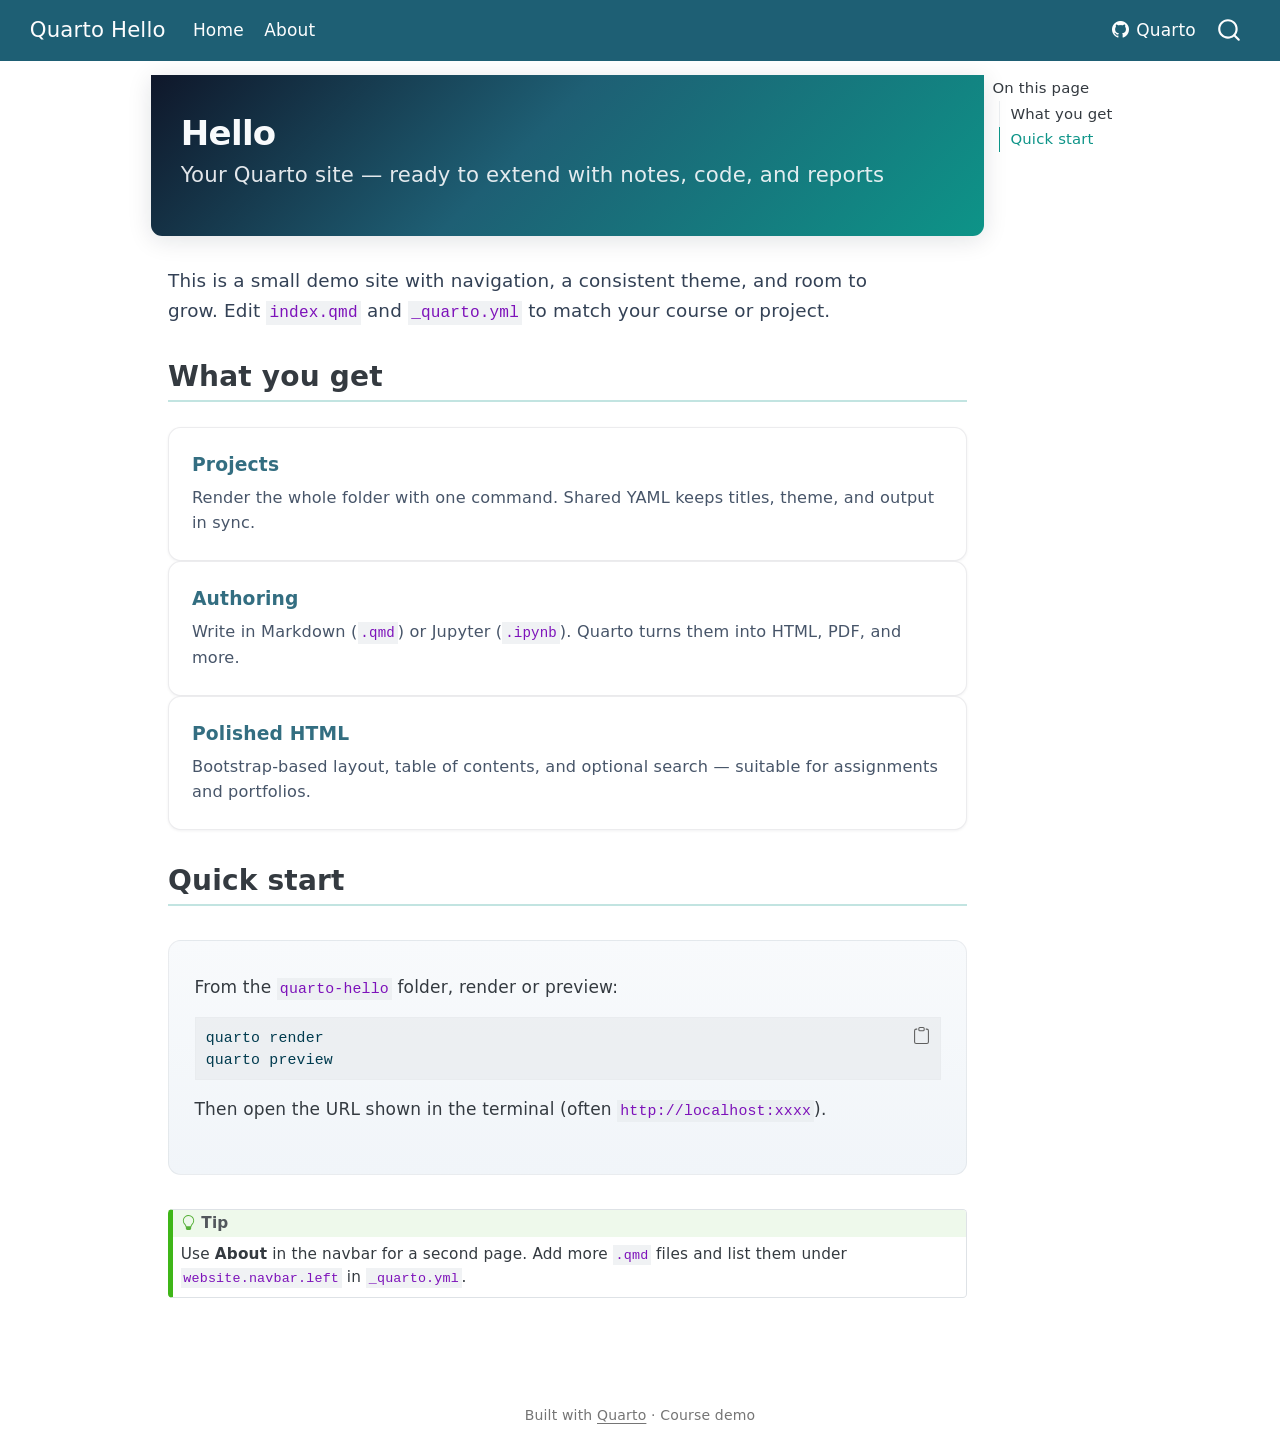
==== docs/index.html @ 2f04dcaa "Initial Quarto site for GitHub Pages (docs/) Made-with: Cursor" ====
<!DOCTYPE html>
<html xmlns="http://www.w3.org/1999/xhtml" lang="en" xml:lang="en"><head>

<meta charset="utf-8">
<meta name="generator" content="quarto-1.9.36">

<meta name="viewport" content="width=device-width, initial-scale=1.0, user-scalable=yes">


<title>Hello – Quarto Hello</title>
<style>
/* Default styles provided by pandoc.
** See https://pandoc.org/MANUAL.html#variables-for-html for config info.
*/
code{white-space: pre-wrap;}
span.smallcaps{font-variant: small-caps;}
div.columns{display: flex; gap: min(4vw, 1.5em);}
div.column{flex: auto; overflow-x: auto;}
div.hanging-indent{margin-left: 1.5em; text-indent: -1.5em;}
ul.task-list{list-style: none;}
ul.task-list li input[type="checkbox"] {
  width: 0.8em;
  margin: 0 0.8em 0.2em -1em; /* quarto-specific, see https://github.com/quarto-dev/quarto-cli/issues/4556 */ 
  vertical-align: middle;
}
/* CSS for syntax highlighting */
html { -webkit-text-size-adjust: 100%; }
pre > code.sourceCode { white-space: pre; position: relative; }
pre > code.sourceCode > span { display: inline-block; line-height: 1.25; }
pre > code.sourceCode > span:empty { height: 1.2em; }
.sourceCode { overflow: visible; }
code.sourceCode > span { color: inherit; text-decoration: inherit; }
div.sourceCode { margin: 1em 0; }
pre.sourceCode { margin: 0; }
@media screen {
div.sourceCode { overflow: auto; }
}
@media print {
pre > code.sourceCode { white-space: pre-wrap; }
pre > code.sourceCode > span { text-indent: -5em; padding-left: 5em; }
}
pre.numberSource code
  { counter-reset: source-line 0; }
pre.numberSource code > span
  { position: relative; left: -4em; counter-increment: source-line; }
pre.numberSource code > span > a:first-child::before
  { content: counter(source-line);
    position: relative; left: -1em; text-align: right; vertical-align: baseline;
    border: none; display: inline-block;
    -webkit-touch-callout: none; -webkit-user-select: none;
    -khtml-user-select: none; -moz-user-select: none;
    -ms-user-select: none; user-select: none;
    padding: 0 4px; width: 4em;
  }
pre.numberSource { margin-left: 3em;  padding-left: 4px; }
div.sourceCode
  {   }
@media screen {
pre > code.sourceCode > span > a:first-child::before { text-decoration: underline; }
}
</style>


<script src="site_libs/quarto-nav/quarto-nav.js"></script>
<script src="site_libs/quarto-nav/headroom.min.js"></script>
<script src="site_libs/clipboard/clipboard.min.js"></script>
<script src="site_libs/quarto-search/autocomplete.umd.js"></script>
<script src="site_libs/quarto-search/fuse.min.js"></script>
<script src="site_libs/quarto-search/quarto-search.js"></script>
<meta name="quarto:offset" content="./">
<script src="site_libs/quarto-html/quarto.js" type="module"></script>
<script src="site_libs/quarto-html/tabsets/tabsets.js" type="module"></script>
<script src="site_libs/quarto-html/popper.min.js"></script>
<script src="site_libs/quarto-html/tippy.umd.min.js"></script>
<script src="site_libs/quarto-html/anchor.min.js"></script>
<link href="site_libs/quarto-html/tippy.css" rel="stylesheet">
<link href="site_libs/quarto-html/quarto-syntax-highlighting-845c23b38eaddc0f92fda52bfe77a8c8.css" rel="stylesheet" id="quarto-text-highlighting-styles">
<script src="site_libs/bootstrap/bootstrap.min.js"></script>
<link href="site_libs/bootstrap/bootstrap-icons.css" rel="stylesheet">
<link href="site_libs/bootstrap/bootstrap-15f402599c199cca1db3b261979c2718.min.css" rel="stylesheet" append-hash="true" id="quarto-bootstrap" data-mode="light">
<script id="quarto-search-options" type="application/json">{
  "location": "navbar",
  "copy-button": false,
  "collapse-after": 3,
  "panel-placement": "end",
  "type": "overlay",
  "limit": 50,
  "keyboard-shortcut": [
    "f",
    "/",
    "s"
  ],
  "show-item-context": false,
  "language": {
    "search-no-results-text": "No results",
    "search-matching-documents-text": "matching documents",
    "search-copy-link-title": "Copy link to search",
    "search-hide-matches-text": "Hide additional matches",
    "search-more-match-text": "more match in this document",
    "search-more-matches-text": "more matches in this document",
    "search-clear-button-title": "Clear",
    "search-text-placeholder": "",
    "search-detached-cancel-button-title": "Cancel",
    "search-submit-button-title": "Submit",
    "search-label": "Search"
  }
}</script>
<style>html{ scroll-behavior: smooth; }</style>


</head>

<body class="nav-fixed quarto-light">

<div id="quarto-search-results"></div>
  <header id="quarto-header" class="headroom fixed-top">
    <nav class="navbar navbar-expand-lg " data-bs-theme="dark">
      <div class="navbar-container container-fluid">
      <div class="navbar-brand-container mx-auto">
    <a class="navbar-brand" href="./index.html">
    <span class="navbar-title">Quarto Hello</span>
    </a>
  </div>
            <div id="quarto-search" class="" title="Search"></div>
          <button class="navbar-toggler" type="button" data-bs-toggle="collapse" data-bs-target="#navbarCollapse" aria-controls="navbarCollapse" role="menu" aria-expanded="false" aria-label="Toggle navigation" onclick="if (window.quartoToggleHeadroom) { window.quartoToggleHeadroom(); }">
  <span class="navbar-toggler-icon"></span>
</button>
          <div class="collapse navbar-collapse" id="navbarCollapse">
            <ul class="navbar-nav navbar-nav-scroll me-auto">
  <li class="nav-item">
    <a class="nav-link active" href="./index.html" aria-current="page"> 
<span class="menu-text">Home</span></a>
  </li>  
  <li class="nav-item">
    <a class="nav-link" href="./about.html"> 
<span class="menu-text">About</span></a>
  </li>  
</ul>
            <ul class="navbar-nav navbar-nav-scroll ms-auto">
  <li class="nav-item">
    <a class="nav-link" href="https://quarto.org"> <i class="bi bi-github" role="img">
</i> 
<span class="menu-text">Quarto</span></a>
  </li>  
</ul>
          </div> <!-- /navcollapse -->
            <div class="quarto-navbar-tools">
</div>
      </div> <!-- /container-fluid -->
    </nav>
</header>
<!-- content -->
<div id="quarto-content" class="quarto-container page-columns page-rows-contents page-layout-article page-navbar">
<!-- sidebar -->
<!-- margin-sidebar -->
    <div id="quarto-margin-sidebar" class="sidebar margin-sidebar">
        <nav id="TOC" role="doc-toc" class="toc-active">
    <h2 id="toc-title">On this page</h2>
   
  <ul class="collapse">
  <li><a href="#what-you-get" id="toc-what-you-get" class="nav-link active" data-scroll-target="#what-you-get">What you get</a></li>
  <li><a href="#quick-start" id="toc-quick-start" class="nav-link" data-scroll-target="#quick-start">Quick start</a></li>
  </ul>
</nav>
    </div>
<!-- main -->
<main class="content" id="quarto-document-content">

<header id="title-block-header" class="quarto-title-block default">
<div class="quarto-title">
<h1 class="title">Hello</h1>
<p class="subtitle lead">Your Quarto site — ready to extend with notes, code, and reports</p>
</div>



<div class="quarto-title-meta">

    
  
    
  </div>
  


</header>


<div class="hero-lead">
<p>This is a small demo site with navigation, a consistent theme, and room to grow. Edit <code>index.qmd</code> and <code>_quarto.yml</code> to match your course or project.</p>
</div>
<section id="what-you-get" class="level2">
<h2 class="anchored" data-anchor-id="what-you-get">What you get</h2>
<div class="row g-4 my-4">
<div class="col-md-4">
<section id="projects" class="level3 feature-card">
<h3 class="anchored" data-anchor-id="projects">Projects</h3>
<p>Render the whole folder with one command. Shared YAML keeps titles, theme, and output in sync.</p>
</section>
</div>
<div class="col-md-4">
<section id="authoring" class="level3 feature-card">
<h3 class="anchored" data-anchor-id="authoring">Authoring</h3>
<p>Write in Markdown (<code>.qmd</code>) or Jupyter (<code>.ipynb</code>). Quarto turns them into HTML, PDF, and more.</p>
</section>
</div>
<div class="col-md-4">
<section id="polished-html" class="level3 feature-card">
<h3 class="anchored" data-anchor-id="polished-html">Polished HTML</h3>
<p>Bootstrap-based layout, table of contents, and optional search — suitable for assignments and portfolios.</p>
</section>
</div>
</div>
</section>
<section id="quick-start" class="level2">
<h2 class="anchored" data-anchor-id="quick-start">Quick start</h2>
<div class="section-muted">
<p>From the <code>quarto-hello</code> folder, render or preview:</p>
<div class="code-copy-outer-scaffold"><div class="sourceCode" id="cb1"><pre class="sourceCode bash code-with-copy"><code class="sourceCode bash"><span id="cb1-1"><a href="#cb1-1" aria-hidden="true" tabindex="-1"></a><span class="ex">quarto</span> render</span>
<span id="cb1-2"><a href="#cb1-2" aria-hidden="true" tabindex="-1"></a><span class="ex">quarto</span> preview</span></code></pre></div><button title="Copy to Clipboard" class="code-copy-button"><i class="bi"></i></button></div>
<p>Then open the URL shown in the terminal (often <code>http://localhost:xxxx</code>).</p>
</div>
<div class="callout callout-style-default callout-tip callout-titled">
<div class="callout-header d-flex align-content-center">
<div class="callout-icon-container">
<i class="callout-icon"></i>
</div>
<div class="callout-title-container flex-fill">
<span class="screen-reader-only">Tip</span>Tip
</div>
</div>
<div class="callout-body-container callout-body">
<p>Use <strong>About</strong> in the navbar for a second page. Add more <code>.qmd</code> files and list them under <code>website.navbar.left</code> in <code>_quarto.yml</code>.</p>
</div>
</div>


</section>

</main> <!-- /main -->
<script id="quarto-html-after-body" type="application/javascript">
  window.document.addEventListener("DOMContentLoaded", function (event) {
    const icon = "";
    const anchorJS = new window.AnchorJS();
    anchorJS.options = {
      placement: 'right',
      icon: icon
    };
    anchorJS.add('.anchored');
    const isCodeAnnotation = (el) => {
      for (const clz of el.classList) {
        if (clz.startsWith('code-annotation-')) {                     
          return true;
        }
      }
      return false;
    }
    const onCopySuccess = function(e) {
      // button target
      const button = e.trigger;
      // don't keep focus
      button.blur();
      // flash "checked"
      button.classList.add('code-copy-button-checked');
      var currentTitle = button.getAttribute("title");
      button.setAttribute("title", "Copied!");
      let tooltip;
      if (window.bootstrap) {
        button.setAttribute("data-bs-toggle", "tooltip");
        button.setAttribute("data-bs-placement", "left");
        button.setAttribute("data-bs-title", "Copied!");
        tooltip = new bootstrap.Tooltip(button, 
          { trigger: "manual", 
            customClass: "code-copy-button-tooltip",
            offset: [0, -8]});
        tooltip.show();    
      }
      setTimeout(function() {
        if (tooltip) {
          tooltip.hide();
          button.removeAttribute("data-bs-title");
          button.removeAttribute("data-bs-toggle");
          button.removeAttribute("data-bs-placement");
        }
        button.setAttribute("title", currentTitle);
        button.classList.remove('code-copy-button-checked');
      }, 1000);
      // clear code selection
      e.clearSelection();
    }
    const getTextToCopy = function(trigger) {
      const outerScaffold = trigger.parentElement.cloneNode(true);
      const codeEl = outerScaffold.querySelector('code');
      for (const childEl of codeEl.children) {
        if (isCodeAnnotation(childEl)) {
          childEl.remove();
        }
      }
      return codeEl.innerText;
    }
    const clipboard = new window.ClipboardJS('.code-copy-button:not([data-in-quarto-modal])', {
      text: getTextToCopy
    });
    clipboard.on('success', onCopySuccess);
    if (window.document.getElementById('quarto-embedded-source-code-modal')) {
      const clipboardModal = new window.ClipboardJS('.code-copy-button[data-in-quarto-modal]', {
        text: getTextToCopy,
        container: window.document.getElementById('quarto-embedded-source-code-modal')
      });
      clipboardModal.on('success', onCopySuccess);
    }
      var localhostRegex = new RegExp(/^(?:http|https):\/\/localhost\:?[0-9]*\//);
      var mailtoRegex = new RegExp(/^mailto:/);
        var filterRegex = new RegExp("https:\/\/yangpuhan\.github\.io\/Fintech533_Site\/");
      var isInternal = (href) => {
          return filterRegex.test(href) || localhostRegex.test(href) || mailtoRegex.test(href);
      }
      // Inspect non-navigation links and adorn them if external
     var links = window.document.querySelectorAll('a[href]:not(.nav-link):not(.navbar-brand):not(.toc-action):not(.sidebar-link):not(.sidebar-item-toggle):not(.pagination-link):not(.no-external):not([aria-hidden]):not(.dropdown-item):not(.quarto-navigation-tool):not(.about-link)');
      for (var i=0; i<links.length; i++) {
        const link = links[i];
        if (!isInternal(link.href)) {
          // undo the damage that might have been done by quarto-nav.js in the case of
          // links that we want to consider external
          if (link.dataset.originalHref !== undefined) {
            link.href = link.dataset.originalHref;
          }
        }
      }
    function tippyHover(el, contentFn, onTriggerFn, onUntriggerFn) {
      const config = {
        allowHTML: true,
        maxWidth: 500,
        delay: 100,
        arrow: false,
        appendTo: function(el) {
            return el.parentElement;
        },
        interactive: true,
        interactiveBorder: 10,
        theme: 'quarto',
        placement: 'bottom-start',
      };
      if (contentFn) {
        config.content = contentFn;
      }
      if (onTriggerFn) {
        config.onTrigger = onTriggerFn;
      }
      if (onUntriggerFn) {
        config.onUntrigger = onUntriggerFn;
      }
      window.tippy(el, config); 
    }
    const noterefs = window.document.querySelectorAll('a[role="doc-noteref"]');
    for (var i=0; i<noterefs.length; i++) {
      const ref = noterefs[i];
      tippyHover(ref, function() {
        // use id or data attribute instead here
        let href = ref.getAttribute('data-footnote-href') || ref.getAttribute('href');
        try { href = new URL(href).hash; } catch {}
        const id = href.replace(/^#\/?/, "");
        const note = window.document.getElementById(id);
        if (note) {
          return note.innerHTML;
        } else {
          return "";
        }
      });
    }
    const xrefs = window.document.querySelectorAll('a.quarto-xref');
    const processXRef = (id, note) => {
      // Strip column container classes
      const stripColumnClz = (el) => {
        el.classList.remove("page-full", "page-columns");
        if (el.children) {
          for (const child of el.children) {
            stripColumnClz(child);
          }
        }
      }
      stripColumnClz(note)
      if (id === null || id.startsWith('sec-')) {
        // Special case sections, only their first couple elements
        const container = document.createElement("div");
        if (note.children && note.children.length > 2) {
          container.appendChild(note.children[0].cloneNode(true));
          for (let i = 1; i < note.children.length; i++) {
            const child = note.children[i];
            if (child.tagName === "P" && child.innerText === "") {
              continue;
            } else {
              container.appendChild(child.cloneNode(true));
              break;
            }
          }
          if (window.Quarto?.typesetMath) {
            window.Quarto.typesetMath(container);
          }
          return container.innerHTML
        } else {
          if (window.Quarto?.typesetMath) {
            window.Quarto.typesetMath(note);
          }
          return note.innerHTML;
        }
      } else {
        // Remove any anchor links if they are present
        const anchorLink = note.querySelector('a.anchorjs-link');
        if (anchorLink) {
          anchorLink.remove();
        }
        if (window.Quarto?.typesetMath) {
          window.Quarto.typesetMath(note);
        }
        if (note.classList.contains("callout")) {
          return note.outerHTML;
        } else {
          return note.innerHTML;
        }
      }
    }
    for (var i=0; i<xrefs.length; i++) {
      const xref = xrefs[i];
      tippyHover(xref, undefined, function(instance) {
        instance.disable();
        let url = xref.getAttribute('href');
        let hash = undefined; 
        if (url.startsWith('#')) {
          hash = url;
        } else {
          try { hash = new URL(url).hash; } catch {}
        }
        if (hash) {
          const id = hash.replace(/^#\/?/, "");
          const note = window.document.getElementById(id);
          if (note !== null) {
            try {
              const html = processXRef(id, note.cloneNode(true));
              instance.setContent(html);
            } finally {
              instance.enable();
              instance.show();
            }
          } else {
            // See if we can fetch this
            fetch(url.split('#')[0])
            .then(res => res.text())
            .then(html => {
              const parser = new DOMParser();
              const htmlDoc = parser.parseFromString(html, "text/html");
              const note = htmlDoc.getElementById(id);
              if (note !== null) {
                const html = processXRef(id, note);
                instance.setContent(html);
              } 
            }).finally(() => {
              instance.enable();
              instance.show();
            });
          }
        } else {
          // See if we can fetch a full url (with no hash to target)
          // This is a special case and we should probably do some content thinning / targeting
          fetch(url)
          .then(res => res.text())
          .then(html => {
            const parser = new DOMParser();
            const htmlDoc = parser.parseFromString(html, "text/html");
            const note = htmlDoc.querySelector('main.content');
            if (note !== null) {
              // This should only happen for chapter cross references
              // (since there is no id in the URL)
              // remove the first header
              if (note.children.length > 0 && note.children[0].tagName === "HEADER") {
                note.children[0].remove();
              }
              const html = processXRef(null, note);
              instance.setContent(html);
            } 
          }).finally(() => {
            instance.enable();
            instance.show();
          });
        }
      }, function(instance) {
      });
    }
        let selectedAnnoteEl;
        const selectorForAnnotation = ( cell, annotation) => {
          let cellAttr = 'data-code-cell="' + cell + '"';
          let lineAttr = 'data-code-annotation="' +  annotation + '"';
          const selector = 'span[' + cellAttr + '][' + lineAttr + ']';
          return selector;
        }
        const selectCodeLines = (annoteEl) => {
          const doc = window.document;
          const targetCell = annoteEl.getAttribute("data-target-cell");
          const targetAnnotation = annoteEl.getAttribute("data-target-annotation");
          const annoteSpan = window.document.querySelector(selectorForAnnotation(targetCell, targetAnnotation));
          const lines = annoteSpan.getAttribute("data-code-lines").split(",");
          const lineIds = lines.map((line) => {
            return targetCell + "-" + line;
          })
          let top = null;
          let height = null;
          let parent = null;
          if (lineIds.length > 0) {
              //compute the position of the single el (top and bottom and make a div)
              const el = window.document.getElementById(lineIds[0]);
              top = el.offsetTop;
              height = el.offsetHeight;
              parent = el.parentElement.parentElement;
            if (lineIds.length > 1) {
              const lastEl = window.document.getElementById(lineIds[lineIds.length - 1]);
              const bottom = lastEl.offsetTop + lastEl.offsetHeight;
              height = bottom - top;
            }
            if (top !== null && height !== null && parent !== null) {
              // cook up a div (if necessary) and position it 
              let div = window.document.getElementById("code-annotation-line-highlight");
              if (div === null) {
                div = window.document.createElement("div");
                div.setAttribute("id", "code-annotation-line-highlight");
                div.style.position = 'absolute';
                parent.appendChild(div);
              }
              div.style.top = top - 2 + "px";
              div.style.height = height + 4 + "px";
              div.style.left = 0;
              let gutterDiv = window.document.getElementById("code-annotation-line-highlight-gutter");
              if (gutterDiv === null) {
                gutterDiv = window.document.createElement("div");
                gutterDiv.setAttribute("id", "code-annotation-line-highlight-gutter");
                gutterDiv.style.position = 'absolute';
                const codeCell = window.document.getElementById(targetCell);
                const gutter = codeCell.querySelector('.code-annotation-gutter');
                gutter.appendChild(gutterDiv);
              }
              gutterDiv.style.top = top - 2 + "px";
              gutterDiv.style.height = height + 4 + "px";
            }
            selectedAnnoteEl = annoteEl;
          }
        };
        const unselectCodeLines = () => {
          const elementsIds = ["code-annotation-line-highlight", "code-annotation-line-highlight-gutter"];
          elementsIds.forEach((elId) => {
            const div = window.document.getElementById(elId);
            if (div) {
              div.remove();
            }
          });
          selectedAnnoteEl = undefined;
        };
          // Handle positioning of the toggle
      window.addEventListener(
        "resize",
        throttle(() => {
          elRect = undefined;
          if (selectedAnnoteEl) {
            selectCodeLines(selectedAnnoteEl);
          }
        }, 10)
      );
      function throttle(fn, ms) {
      let throttle = false;
      let timer;
        return (...args) => {
          if(!throttle) { // first call gets through
              fn.apply(this, args);
              throttle = true;
          } else { // all the others get throttled
              if(timer) clearTimeout(timer); // cancel #2
              timer = setTimeout(() => {
                fn.apply(this, args);
                timer = throttle = false;
              }, ms);
          }
        };
      }
        // Attach click handler to the DT
        const annoteDls = window.document.querySelectorAll('dt[data-target-cell]');
        for (const annoteDlNode of annoteDls) {
          annoteDlNode.addEventListener('click', (event) => {
            const clickedEl = event.target;
            if (clickedEl !== selectedAnnoteEl) {
              unselectCodeLines();
              const activeEl = window.document.querySelector('dt[data-target-cell].code-annotation-active');
              if (activeEl) {
                activeEl.classList.remove('code-annotation-active');
              }
              selectCodeLines(clickedEl);
              clickedEl.classList.add('code-annotation-active');
            } else {
              // Unselect the line
              unselectCodeLines();
              clickedEl.classList.remove('code-annotation-active');
            }
          });
        }
    const findCites = (el) => {
      const parentEl = el.parentElement;
      if (parentEl) {
        const cites = parentEl.dataset.cites;
        if (cites) {
          return {
            el,
            cites: cites.split(' ')
          };
        } else {
          return findCites(el.parentElement)
        }
      } else {
        return undefined;
      }
    };
    var bibliorefs = window.document.querySelectorAll('a[role="doc-biblioref"]');
    for (var i=0; i<bibliorefs.length; i++) {
      const ref = bibliorefs[i];
      const citeInfo = findCites(ref);
      if (citeInfo) {
        tippyHover(citeInfo.el, function() {
          var popup = window.document.createElement('div');
          citeInfo.cites.forEach(function(cite) {
            var citeDiv = window.document.createElement('div');
            citeDiv.classList.add('hanging-indent');
            citeDiv.classList.add('csl-entry');
            var biblioDiv = window.document.getElementById('ref-' + cite);
            if (biblioDiv) {
              citeDiv.innerHTML = biblioDiv.innerHTML;
            }
            popup.appendChild(citeDiv);
          });
          return popup.innerHTML;
        });
      }
    }
  });
  </script>
</div> <!-- /content -->
<footer class="footer">
  <div class="nav-footer">
    <div class="nav-footer-left">
      &nbsp;
    </div>   
    <div class="nav-footer-center">
<p>Built with <a href="https://quarto.org">Quarto</a> · Course demo</p>
</div>
    <div class="nav-footer-right">
      &nbsp;
    </div>
  </div>
</footer>




<script src="site_libs/quarto-html/zenscroll-min.js"></script>
</body></html>
---- docs/site_libs/quarto-html/tippy.css ----
.tippy-box[data-animation=fade][data-state=hidden]{opacity:0}[data-tippy-root]{max-width:calc(100vw - 10px)}.tippy-box{position:relative;background-color:#333;color:#fff;border-radius:4px;font-size:14px;line-height:1.4;white-space:normal;outline:0;transition-property:transform,visibility,opacity}.tippy-box[data-placement^=top]>.tippy-arrow{bottom:0}.tippy-box[data-placement^=top]>.tippy-arrow:before{bottom:-7px;left:0;border-width:8px 8px 0;border-top-color:initial;transform-origin:center top}.tippy-box[data-placement^=bottom]>.tippy-arrow{top:0}.tippy-box[data-placement^=bottom]>.tippy-arrow:before{top:-7px;left:0;border-width:0 8px 8px;border-bottom-color:initial;transform-origin:center bottom}.tippy-box[data-placement^=left]>.tippy-arrow{right:0}.tippy-box[data-placement^=left]>.tippy-arrow:before{border-width:8px 0 8px 8px;border-left-color:initial;right:-7px;transform-origin:center left}.tippy-box[data-placement^=right]>.tippy-arrow{left:0}.tippy-box[data-placement^=right]>.tippy-arrow:before{left:-7px;border-width:8px 8px 8px 0;border-right-color:initial;transform-origin:center right}.tippy-box[data-inertia][data-state=visible]{transition-timing-function:cubic-bezier(.54,1.5,.38,1.11)}.tippy-arrow{width:16px;height:16px;color:#333}.tippy-arrow:before{content:"";position:absolute;border-color:transparent;border-style:solid}.tippy-content{position:relative;padding:5px 9px;z-index:1}
---- docs/site_libs/quarto-html/quarto-syntax-highlighting-845c23b38eaddc0f92fda52bfe77a8c8.css ----
/* quarto syntax highlight colors */
:root {
  --quarto-hl-ot-color: #003B4F;
  --quarto-hl-at-color: #657422;
  --quarto-hl-ss-color: #20794D;
  --quarto-hl-an-color: #5E5E5E;
  --quarto-hl-fu-color: #4758AB;
  --quarto-hl-st-color: #20794D;
  --quarto-hl-cf-color: #003B4F;
  --quarto-hl-op-color: #5E5E5E;
  --quarto-hl-er-color: #AD0000;
  --quarto-hl-bn-color: #AD0000;
  --quarto-hl-al-color: #AD0000;
  --quarto-hl-va-color: #111111;
  --quarto-hl-bu-color: inherit;
  --quarto-hl-ex-color: inherit;
  --quarto-hl-pp-color: #AD0000;
  --quarto-hl-in-color: #5E5E5E;
  --quarto-hl-vs-color: #20794D;
  --quarto-hl-wa-color: #5E5E5E;
  --quarto-hl-do-color: #5E5E5E;
  --quarto-hl-im-color: #00769E;
  --quarto-hl-ch-color: #20794D;
  --quarto-hl-dt-color: #AD0000;
  --quarto-hl-fl-color: #AD0000;
  --quarto-hl-co-color: #5E5E5E;
  --quarto-hl-cv-color: #5E5E5E;
  --quarto-hl-cn-color: #8f5902;
  --quarto-hl-sc-color: #5E5E5E;
  --quarto-hl-dv-color: #AD0000;
  --quarto-hl-kw-color: #003B4F;
}

/* other quarto variables */
:root {
  --quarto-font-monospace: SFMono-Regular, Menlo, Monaco, Consolas, "Liberation Mono", "Courier New", monospace;
}

/* syntax highlight based on Pandoc's rules */
pre > code.sourceCode > span {
  color: #003B4F;
}

code.sourceCode > span {
  color: #003B4F;
}

div.sourceCode,
div.sourceCode pre.sourceCode {
  color: #003B4F;
}

/* Normal */
code span {
  color: #003B4F;
}

/* Alert */
code span.al {
  color: #AD0000;
  font-style: inherit;
}

/* Annotation */
code span.an {
  color: #5E5E5E;
  font-style: inherit;
}

/* Attribute */
code span.at {
  color: #657422;
  font-style: inherit;
}

/* BaseN */
code span.bn {
  color: #AD0000;
  font-style: inherit;
}

/* BuiltIn */
code span.bu {
  font-style: inherit;
}

/* ControlFlow */
code span.cf {
  color: #003B4F;
  font-weight: bold;
  font-style: inherit;
}

/* Char */
code span.ch {
  color: #20794D;
  font-style: inherit;
}

/* Constant */
code span.cn {
  color: #8f5902;
  font-style: inherit;
}

/* Comment */
code span.co {
  color: #5E5E5E;
  font-style: inherit;
}

/* CommentVar */
code span.cv {
  color: #5E5E5E;
  font-style: italic;
}

/* Documentation */
code span.do {
  color: #5E5E5E;
  font-style: italic;
}

/* DataType */
code span.dt {
  color: #AD0000;
  font-style: inherit;
}

/* DecVal */
code span.dv {
  color: #AD0000;
  font-style: inherit;
}

/* Error */
code span.er {
  color: #AD0000;
  font-style: inherit;
}

/* Extension */
code span.ex {
  font-style: inherit;
}

/* Float */
code span.fl {
  color: #AD0000;
  font-style: inherit;
}

/* Function */
code span.fu {
  color: #4758AB;
  font-style: inherit;
}

/* Import */
code span.im {
  color: #00769E;
  font-style: inherit;
}

/* Information */
code span.in {
  color: #5E5E5E;
  font-style: inherit;
}

/* Keyword */
code span.kw {
  color: #003B4F;
  font-weight: bold;
  font-style: inherit;
}

/* Operator */
code span.op {
  color: #5E5E5E;
  font-style: inherit;
}

/* Other */
code span.ot {
  color: #003B4F;
  font-style: inherit;
}

/* Preprocessor */
code span.pp {
  color: #AD0000;
  font-style: inherit;
}

/* SpecialChar */
code span.sc {
  color: #5E5E5E;
  font-style: inherit;
}

/* SpecialString */
code span.ss {
  color: #20794D;
  font-style: inherit;
}

/* String */
code span.st {
  color: #20794D;
  font-style: inherit;
}

/* Variable */
code span.va {
  color: #111111;
  font-style: inherit;
}

/* VerbatimString */
code span.vs {
  color: #20794D;
  font-style: inherit;
}

/* Warning */
code span.wa {
  color: #5E5E5E;
  font-style: italic;
}

.prevent-inlining {
  content: "</";
}

/*# sourceMappingURL=ac89f0bb514bba72461919f78549e31c.css.map */
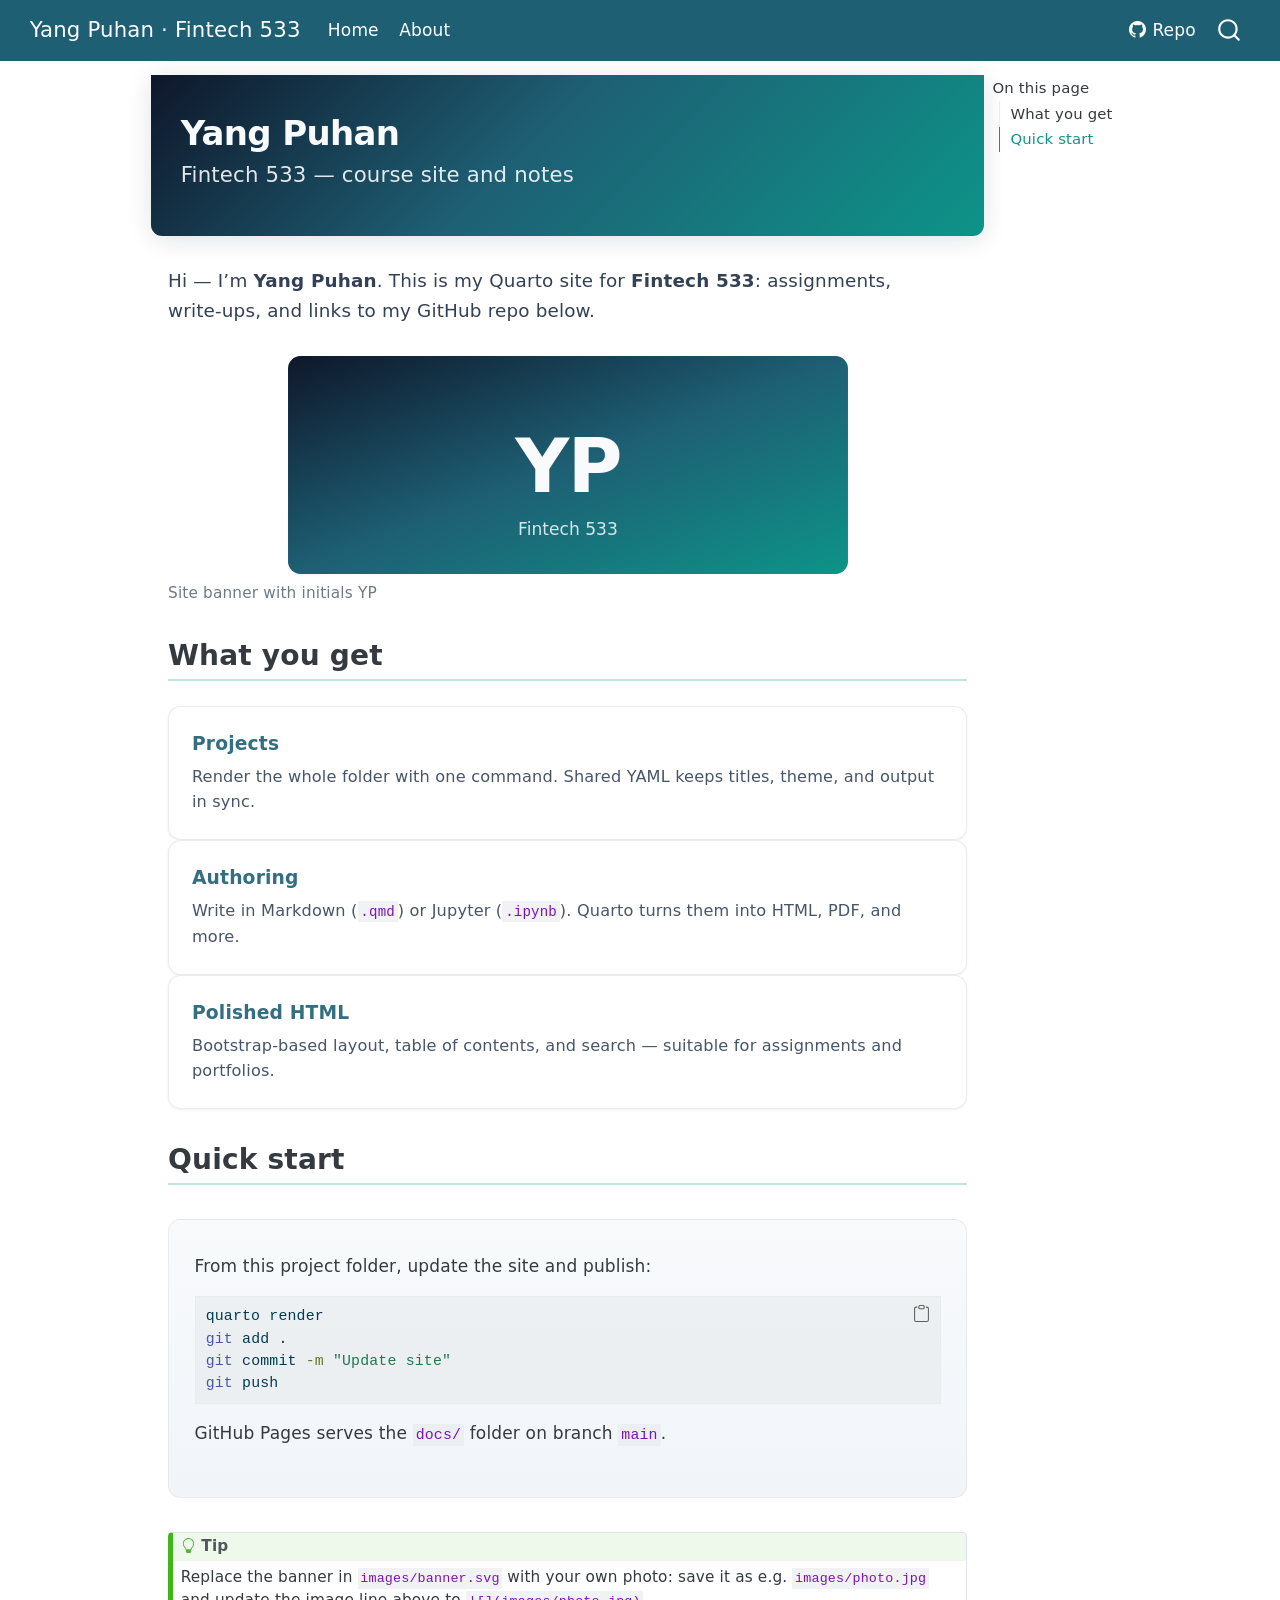
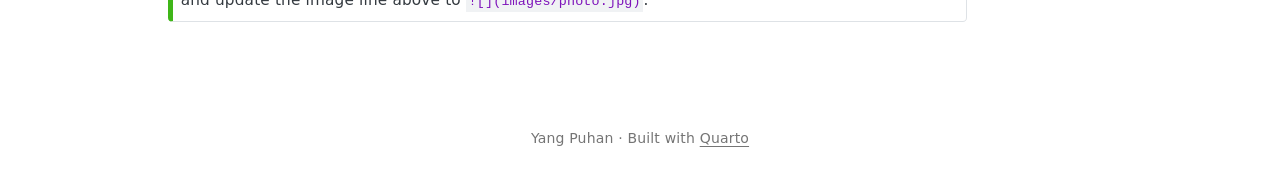
==== commit 42b15b3f: "Assignment: personalize site (name), add banner image, re-render docs Made-with: Cursor" ====
--- a/docs/index.html
+++ b/docs/index.html
@@ -7,7 +7,7 @@
 <meta name="viewport" content="width=device-width, initial-scale=1.0, user-scalable=yes">
 
 
-<title>Hello – Quarto Hello</title>
+<title>Yang Puhan – Yang Puhan · Fintech 533</title>
 <style>
 /* Default styles provided by pandoc.
 ** See https://pandoc.org/MANUAL.html#variables-for-html for config info.
@@ -118,7 +118,7 @@
       <div class="navbar-container container-fluid">
       <div class="navbar-brand-container mx-auto">
     <a class="navbar-brand" href="./index.html">
-    <span class="navbar-title">Quarto Hello</span>
+    <span class="navbar-title">Yang Puhan · Fintech 533</span>
     </a>
   </div>
             <div id="quarto-search" class="" title="Search"></div>
@@ -138,9 +138,9 @@
 </ul>
             <ul class="navbar-nav navbar-nav-scroll ms-auto">
   <li class="nav-item">
-    <a class="nav-link" href="https://quarto.org"> <i class="bi bi-github" role="img">
+    <a class="nav-link" href="https://github.com/yangpuhan/Fintech533_Site"> <i class="bi bi-github" role="img">
 </i> 
-<span class="menu-text">Quarto</span></a>
+<span class="menu-text">Repo</span></a>
   </li>  
 </ul>
           </div> <!-- /navcollapse -->
@@ -168,8 +168,8 @@
 
 <header id="title-block-header" class="quarto-title-block default">
 <div class="quarto-title">
-<h1 class="title">Hello</h1>
-<p class="subtitle lead">Your Quarto site — ready to extend with notes, code, and reports</p>
+<h1 class="title">Yang Puhan</h1>
+<p class="subtitle lead">Fintech 533 — course site and notes</p>
 </div>
 
 
@@ -187,7 +187,13 @@
 
 
 <div class="hero-lead">
-<p>This is a small demo site with navigation, a consistent theme, and room to grow. Edit <code>index.qmd</code> and <code>_quarto.yml</code> to match your course or project.</p>
+<p>Hi — I’m <strong>Yang Puhan</strong>. This is my Quarto site for <strong>Fintech 533</strong>: assignments, write-ups, and links to my GitHub repo below.</p>
+</div>
+<div class="quarto-figure quarto-figure-center">
+<figure class="figure">
+<p><img src="images/banner.svg" class="img-fluid figure-img" alt="Banner graphic with initials Y P and Fintech 533" width="560"></p>
+<figcaption>Site banner with initials YP</figcaption>
+</figure>
 </div>
 <section id="what-you-get" class="level2">
 <h2 class="anchored" data-anchor-id="what-you-get">What you get</h2>
@@ -207,7 +213,7 @@
 <div class="col-md-4">
 <section id="polished-html" class="level3 feature-card">
 <h3 class="anchored" data-anchor-id="polished-html">Polished HTML</h3>
-<p>Bootstrap-based layout, table of contents, and optional search — suitable for assignments and portfolios.</p>
+<p>Bootstrap-based layout, table of contents, and search — suitable for assignments and portfolios.</p>
 </section>
 </div>
 </div>
@@ -215,10 +221,12 @@
 <section id="quick-start" class="level2">
 <h2 class="anchored" data-anchor-id="quick-start">Quick start</h2>
 <div class="section-muted">
-<p>From the <code>quarto-hello</code> folder, render or preview:</p>
+<p>From this project folder, update the site and publish:</p>
 <div class="code-copy-outer-scaffold"><div class="sourceCode" id="cb1"><pre class="sourceCode bash code-with-copy"><code class="sourceCode bash"><span id="cb1-1"><a href="#cb1-1" aria-hidden="true" tabindex="-1"></a><span class="ex">quarto</span> render</span>
-<span id="cb1-2"><a href="#cb1-2" aria-hidden="true" tabindex="-1"></a><span class="ex">quarto</span> preview</span></code></pre></div><button title="Copy to Clipboard" class="code-copy-button"><i class="bi"></i></button></div>
-<p>Then open the URL shown in the terminal (often <code>http://localhost:xxxx</code>).</p>
+<span id="cb1-2"><a href="#cb1-2" aria-hidden="true" tabindex="-1"></a><span class="fu">git</span> add .</span>
+<span id="cb1-3"><a href="#cb1-3" aria-hidden="true" tabindex="-1"></a><span class="fu">git</span> commit <span class="at">-m</span> <span class="st">"Update site"</span></span>
+<span id="cb1-4"><a href="#cb1-4" aria-hidden="true" tabindex="-1"></a><span class="fu">git</span> push</span></code></pre></div><button title="Copy to Clipboard" class="code-copy-button"><i class="bi"></i></button></div>
+<p>GitHub Pages serves the <strong><code>docs/</code></strong> folder on branch <strong><code>main</code></strong>.</p>
 </div>
 <div class="callout callout-style-default callout-tip callout-titled">
 <div class="callout-header d-flex align-content-center">
@@ -230,7 +238,7 @@
 </div>
 </div>
 <div class="callout-body-container callout-body">
-<p>Use <strong>About</strong> in the navbar for a second page. Add more <code>.qmd</code> files and list them under <code>website.navbar.left</code> in <code>_quarto.yml</code>.</p>
+<p>Replace the banner in <code>images/banner.svg</code> with your own photo: save it as e.g.&nbsp;<code>images/photo.jpg</code> and update the image line above to <code>![](images/photo.jpg)</code>.</p>
 </div>
 </div>
 
@@ -645,7 +653,7 @@
       &nbsp;
     </div>   
     <div class="nav-footer-center">
-<p>Built with <a href="https://quarto.org">Quarto</a> · Course demo</p>
+<p>Yang Puhan · Built with <a href="https://quarto.org">Quarto</a></p>
 </div>
     <div class="nav-footer-right">
       &nbsp;
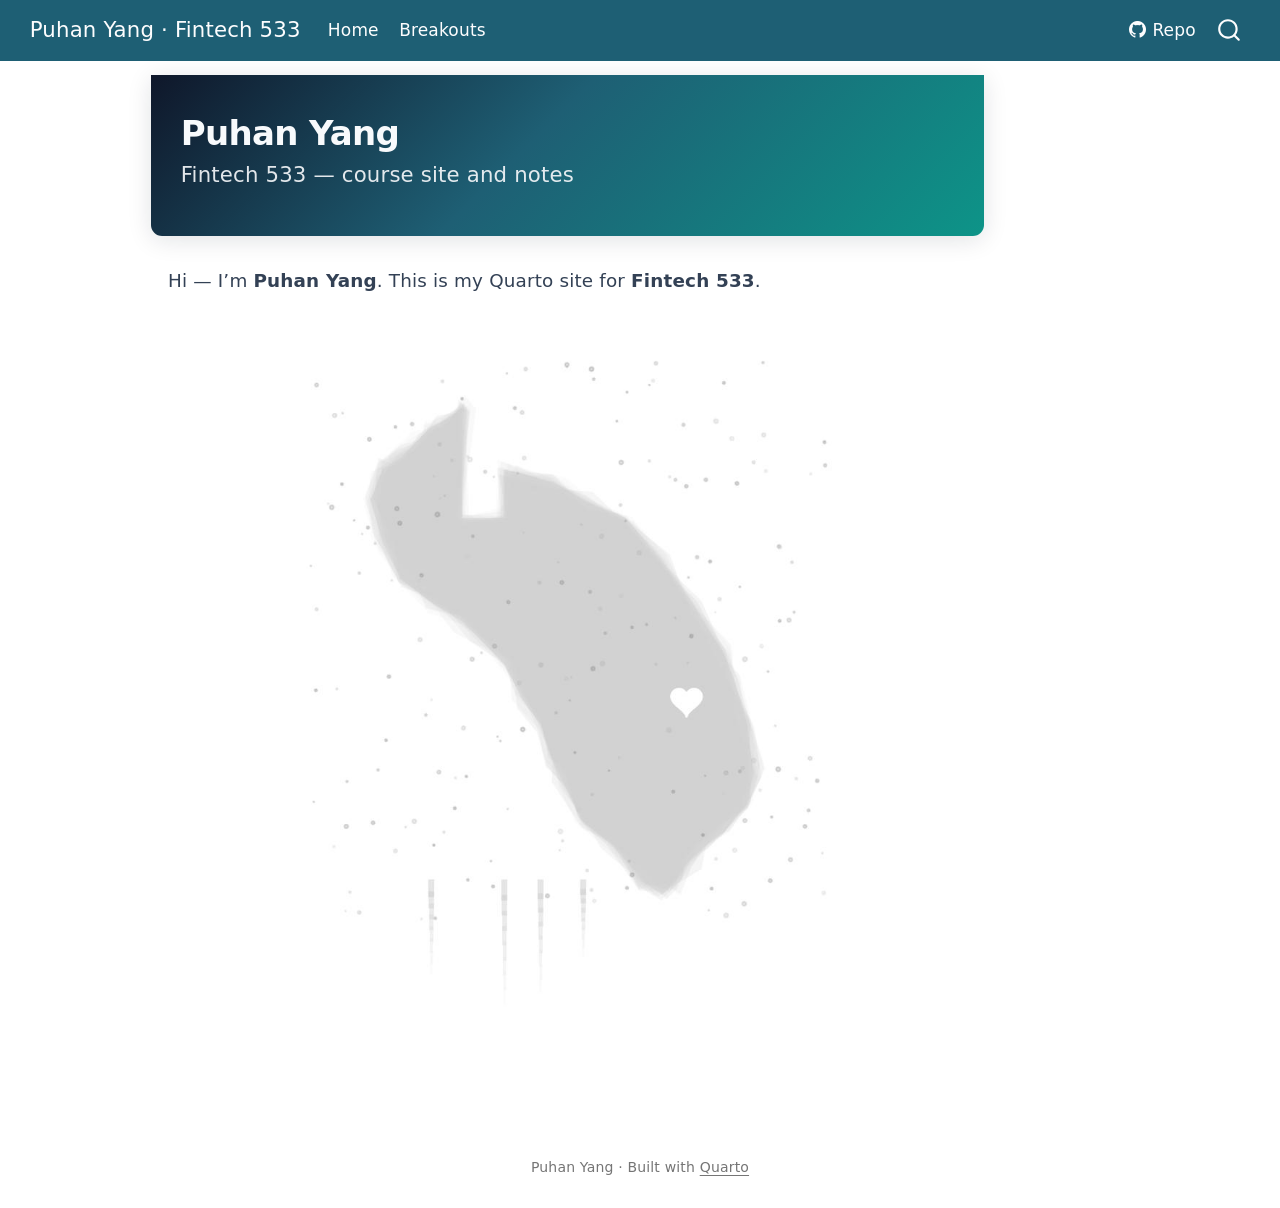
==== commit f84890be: "Add breakout trading strategy page, fix name, update banner - Add Donchian Channel breakout backtest" ====
--- a/docs/index.html
+++ b/docs/index.html
@@ -7,7 +7,7 @@
 <meta name="viewport" content="width=device-width, initial-scale=1.0, user-scalable=yes">
 
 
-<title>Yang Puhan – Yang Puhan · Fintech 533</title>
+<title>Puhan Yang – Puhan Yang · Fintech 533</title>
 <style>
 /* Default styles provided by pandoc.
 ** See https://pandoc.org/MANUAL.html#variables-for-html for config info.
@@ -22,41 +22,6 @@
   width: 0.8em;
   margin: 0 0.8em 0.2em -1em; /* quarto-specific, see https://github.com/quarto-dev/quarto-cli/issues/4556 */ 
   vertical-align: middle;
-}
-/* CSS for syntax highlighting */
-html { -webkit-text-size-adjust: 100%; }
-pre > code.sourceCode { white-space: pre; position: relative; }
-pre > code.sourceCode > span { display: inline-block; line-height: 1.25; }
-pre > code.sourceCode > span:empty { height: 1.2em; }
-.sourceCode { overflow: visible; }
-code.sourceCode > span { color: inherit; text-decoration: inherit; }
-div.sourceCode { margin: 1em 0; }
-pre.sourceCode { margin: 0; }
-@media screen {
-div.sourceCode { overflow: auto; }
-}
-@media print {
-pre > code.sourceCode { white-space: pre-wrap; }
-pre > code.sourceCode > span { text-indent: -5em; padding-left: 5em; }
-}
-pre.numberSource code
-  { counter-reset: source-line 0; }
-pre.numberSource code > span
-  { position: relative; left: -4em; counter-increment: source-line; }
-pre.numberSource code > span > a:first-child::before
-  { content: counter(source-line);
-    position: relative; left: -1em; text-align: right; vertical-align: baseline;
-    border: none; display: inline-block;
-    -webkit-touch-callout: none; -webkit-user-select: none;
-    -khtml-user-select: none; -moz-user-select: none;
-    -ms-user-select: none; user-select: none;
-    padding: 0 4px; width: 4em;
-  }
-pre.numberSource { margin-left: 3em;  padding-left: 4px; }
-div.sourceCode
-  {   }
-@media screen {
-pre > code.sourceCode > span > a:first-child::before { text-decoration: underline; }
 }
 </style>
 
@@ -118,7 +83,7 @@
       <div class="navbar-container container-fluid">
       <div class="navbar-brand-container mx-auto">
     <a class="navbar-brand" href="./index.html">
-    <span class="navbar-title">Yang Puhan · Fintech 533</span>
+    <span class="navbar-title">Puhan Yang · Fintech 533</span>
     </a>
   </div>
             <div id="quarto-search" class="" title="Search"></div>
@@ -132,8 +97,8 @@
 <span class="menu-text">Home</span></a>
   </li>  
   <li class="nav-item">
-    <a class="nav-link" href="./about.html"> 
-<span class="menu-text">About</span></a>
+    <a class="nav-link" href="./breakouts.html"> 
+<span class="menu-text">Breakouts</span></a>
   </li>  
 </ul>
             <ul class="navbar-nav navbar-nav-scroll ms-auto">
@@ -153,22 +118,15 @@
 <div id="quarto-content" class="quarto-container page-columns page-rows-contents page-layout-article page-navbar">
 <!-- sidebar -->
 <!-- margin-sidebar -->
-    <div id="quarto-margin-sidebar" class="sidebar margin-sidebar">
-        <nav id="TOC" role="doc-toc" class="toc-active">
-    <h2 id="toc-title">On this page</h2>
-   
-  <ul class="collapse">
-  <li><a href="#what-you-get" id="toc-what-you-get" class="nav-link active" data-scroll-target="#what-you-get">What you get</a></li>
-  <li><a href="#quick-start" id="toc-quick-start" class="nav-link" data-scroll-target="#quick-start">Quick start</a></li>
-  </ul>
-</nav>
+    <div id="quarto-margin-sidebar" class="sidebar margin-sidebar zindex-bottom">
+        
     </div>
 <!-- main -->
 <main class="content" id="quarto-document-content">
 
 <header id="title-block-header" class="quarto-title-block default">
 <div class="quarto-title">
-<h1 class="title">Yang Puhan</h1>
+<h1 class="title">Puhan Yang</h1>
 <p class="subtitle lead">Fintech 533 — course site and notes</p>
 </div>
 
@@ -187,63 +145,15 @@
 
 
 <div class="hero-lead">
-<p>Hi — I’m <strong>Yang Puhan</strong>. This is my Quarto site for <strong>Fintech 533</strong>: assignments, write-ups, and links to my GitHub repo below.</p>
+<p>Hi — I’m <strong>Puhan Yang</strong>. This is my Quarto site for <strong>Fintech 533</strong>.</p>
 </div>
 <div class="quarto-figure quarto-figure-center">
 <figure class="figure">
-<p><img src="images/banner.svg" class="img-fluid figure-img" alt="Banner graphic with initials Y P and Fintech 533" width="560"></p>
-<figcaption>Site banner with initials YP</figcaption>
+<p><img src="images/banner.jpg" class="img-fluid quarto-figure quarto-figure-center figure-img" width="560"></p>
 </figure>
 </div>
-<section id="what-you-get" class="level2">
-<h2 class="anchored" data-anchor-id="what-you-get">What you get</h2>
-<div class="row g-4 my-4">
-<div class="col-md-4">
-<section id="projects" class="level3 feature-card">
-<h3 class="anchored" data-anchor-id="projects">Projects</h3>
-<p>Render the whole folder with one command. Shared YAML keeps titles, theme, and output in sync.</p>
-</section>
-</div>
-<div class="col-md-4">
-<section id="authoring" class="level3 feature-card">
-<h3 class="anchored" data-anchor-id="authoring">Authoring</h3>
-<p>Write in Markdown (<code>.qmd</code>) or Jupyter (<code>.ipynb</code>). Quarto turns them into HTML, PDF, and more.</p>
-</section>
-</div>
-<div class="col-md-4">
-<section id="polished-html" class="level3 feature-card">
-<h3 class="anchored" data-anchor-id="polished-html">Polished HTML</h3>
-<p>Bootstrap-based layout, table of contents, and search — suitable for assignments and portfolios.</p>
-</section>
-</div>
-</div>
-</section>
-<section id="quick-start" class="level2">
-<h2 class="anchored" data-anchor-id="quick-start">Quick start</h2>
-<div class="section-muted">
-<p>From this project folder, update the site and publish:</p>
-<div class="code-copy-outer-scaffold"><div class="sourceCode" id="cb1"><pre class="sourceCode bash code-with-copy"><code class="sourceCode bash"><span id="cb1-1"><a href="#cb1-1" aria-hidden="true" tabindex="-1"></a><span class="ex">quarto</span> render</span>
-<span id="cb1-2"><a href="#cb1-2" aria-hidden="true" tabindex="-1"></a><span class="fu">git</span> add .</span>
-<span id="cb1-3"><a href="#cb1-3" aria-hidden="true" tabindex="-1"></a><span class="fu">git</span> commit <span class="at">-m</span> <span class="st">"Update site"</span></span>
-<span id="cb1-4"><a href="#cb1-4" aria-hidden="true" tabindex="-1"></a><span class="fu">git</span> push</span></code></pre></div><button title="Copy to Clipboard" class="code-copy-button"><i class="bi"></i></button></div>
-<p>GitHub Pages serves the <strong><code>docs/</code></strong> folder on branch <strong><code>main</code></strong>.</p>
-</div>
-<div class="callout callout-style-default callout-tip callout-titled">
-<div class="callout-header d-flex align-content-center">
-<div class="callout-icon-container">
-<i class="callout-icon"></i>
-</div>
-<div class="callout-title-container flex-fill">
-<span class="screen-reader-only">Tip</span>Tip
-</div>
-</div>
-<div class="callout-body-container callout-body">
-<p>Replace the banner in <code>images/banner.svg</code> with your own photo: save it as e.g.&nbsp;<code>images/photo.jpg</code> and update the image line above to <code>![](images/photo.jpg)</code>.</p>
-</div>
-</div>
-
-
-</section>
+
+
 
 </main> <!-- /main -->
 <script id="quarto-html-after-body" type="application/javascript">
@@ -653,7 +563,7 @@
       &nbsp;
     </div>   
     <div class="nav-footer-center">
-<p>Yang Puhan · Built with <a href="https://quarto.org">Quarto</a></p>
+<p>Puhan Yang · Built with <a href="https://quarto.org">Quarto</a></p>
 </div>
     <div class="nav-footer-right">
       &nbsp;
